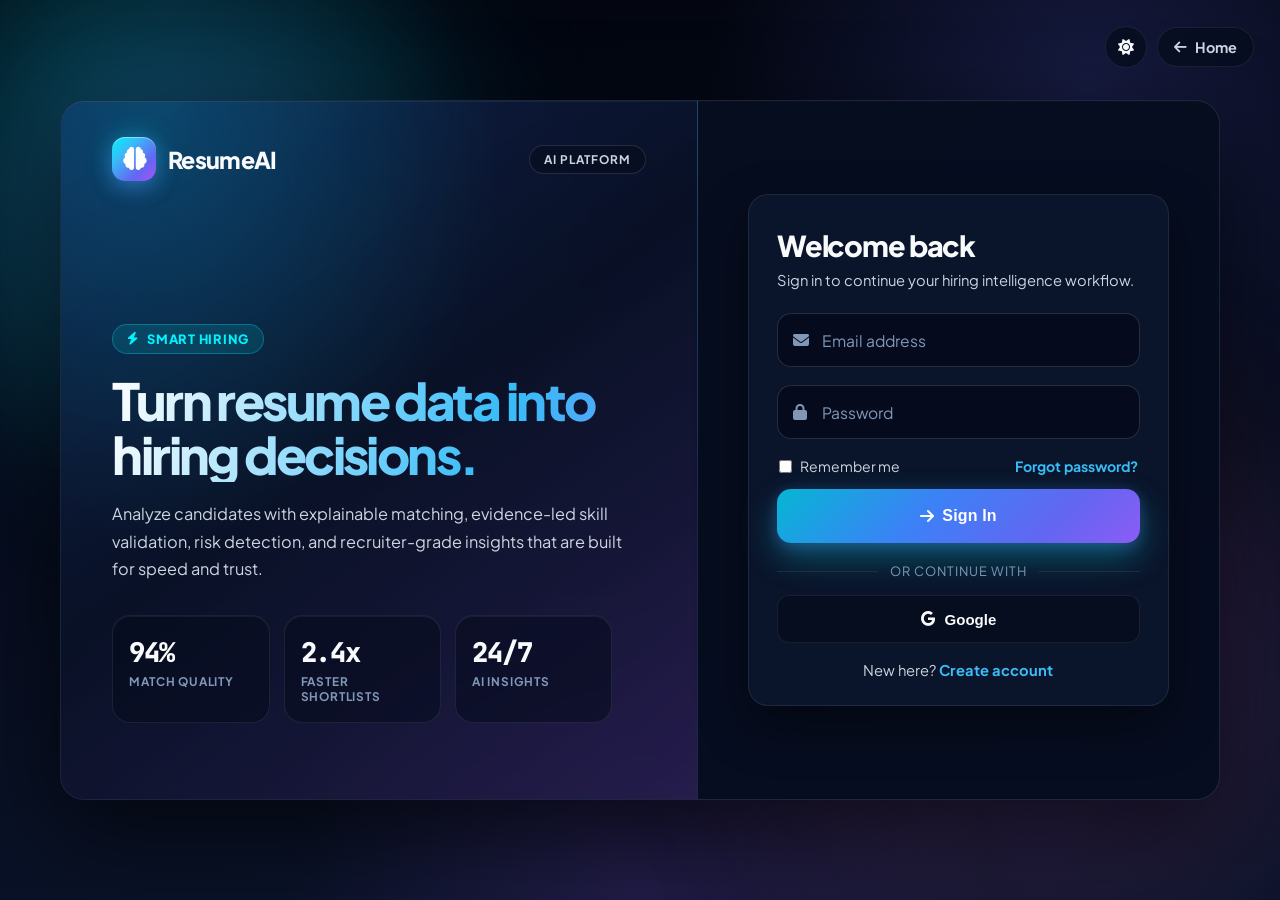
==== templates/login.html @ f520ac21 "Initial commit: AI Resume Intelligence Platform v3.0 with ATS Rebuilder, GitHub Code Verifier, and L" ====
<!DOCTYPE html>
<html lang="en" data-theme="dark">
<head>
    <meta charset="UTF-8">
    <meta name="viewport" content="width=device-width, initial-scale=1.0">
    <title>Login - ResumeAI Intelligence</title>
    <link rel="preconnect" href="https://fonts.googleapis.com">
    <link rel="preconnect" href="https://fonts.gstatic.com" crossorigin>
    <link href="https://fonts.googleapis.com/css2?family=Plus+Jakarta+Sans:wght@300;400;500;600;700;800;900&family=JetBrains+Mono:wght@400;500;600;700&display=swap" rel="stylesheet">
    <link rel="stylesheet" href="https://cdnjs.cloudflare.com/ajax/libs/font-awesome/6.5.0/css/all.min.css">
    <style>
        :root {
            --bg-base: #02050e;
            --bg-base-strong: #000208;
            --page-background: radial-gradient(circle at 10% 15%, rgba(0, 242, 254, 0.16), transparent 25%),
                               radial-gradient(circle at 85% 10%, rgba(99, 102, 241, 0.20), transparent 28%),
                               radial-gradient(circle at 50% 100%, rgba(168, 85, 247, 0.15), transparent 32%),
                               linear-gradient(175deg, #02050e 0%, #060c1d 45%, #0a1329 100%);
            --shell-bg: rgba(10, 18, 38, 0.82);
            --brand-panel-bg: radial-gradient(ellipse at 15% 0%, rgba(0, 242, 254, 0.16), transparent 45%),
                              linear-gradient(145deg, rgba(37, 99, 235, 0.20), rgba(10, 18, 38, 0.50) 48%, rgba(168, 85, 247, 0.16));
            --panel-bg: rgba(7, 13, 30, 0.85);
            --card-bg: rgba(13, 24, 48, 0.72);
            --inset-bg: rgba(6, 12, 28, 0.55);
            --control-bg: rgba(6, 12, 28, 0.75);
            --control-border: rgba(255, 255, 255, 0.08);
            --divider-color: rgba(255, 255, 255, 0.08);
            --glass-card: rgba(10, 18, 38, 0.82);
            --glass-border: rgba(148, 163, 184, 0.14);
            --glass-border-hi: rgba(99, 102, 241, 0.55);
            --text-primary: #f8fafc;
            --text-secondary: #cbd5e1;
            --text-muted: #8197b8;
            --color-primary: #38bdf8;
            --color-primary-light: #7dd3fc;
            --color-indigo: #6366f1;
            --color-secondary: #a855f7;
            --color-cyan: #00f2fe;
            --color-teal: #14b8a6;
            --color-rose: #fb7185;
            --color-success: #10b981;
            --input-bg: rgba(5, 11, 26, 0.85);
            --input-border: rgba(148, 163, 184, 0.22);
            --shadow-soft: 0 24px 55px rgba(0, 0, 0, 0.65);
            --glow-cyan: rgba(0, 242, 254, 0.35);
            --glow-indigo: rgba(99, 102, 241, 0.35);
            --font-sans: 'Plus Jakarta Sans', sans-serif;
            --font-mono: 'JetBrains Mono', monospace;
            --radius-md: 14px;
            --radius-lg: 20px;
            --radius-xl: 28px;
            --spring-transition: all 0.35s cubic-bezier(0.34, 1.56, 0.64, 1);
            --smooth-transition: all 0.25s cubic-bezier(0.4, 0, 0.2, 1);
        }

        [data-theme="light"] {
            --bg-base: #f8fafc;
            --bg-base-strong: #edf2f7;
            --page-background: radial-gradient(circle at 10% 15%, rgba(6, 182, 212, 0.10), transparent 20%),
                               radial-gradient(circle at 85% 10%, rgba(99, 102, 241, 0.10), transparent 22%),
                               linear-gradient(170deg, #f8fafc 0%, #f1f5f9 55%, #eef2ff 100%);
            --shell-bg: rgba(255, 255, 255, 0.92);
            --brand-panel-bg: radial-gradient(ellipse at 15% 0%, rgba(6, 182, 212, 0.10), transparent 45%),
                              linear-gradient(145deg, rgba(37, 99, 235, 0.08), rgba(255, 255, 255, 0.72) 48%, rgba(139, 92, 246, 0.08));
            --panel-bg: rgba(248, 250, 252, 0.92);
            --card-bg: rgba(255, 255, 255, 0.92);
            --inset-bg: rgba(241, 245, 249, 0.75);
            --control-bg: #f8fafc;
            --control-border: rgba(51, 65, 85, 0.15);
            --divider-color: rgba(51, 65, 85, 0.12);
            --glass-border: rgba(51, 65, 85, 0.14);
            --text-primary: #090d16;
            --text-secondary: #334155;
            --text-muted: #64748b;
            --color-primary-light: #2563eb;
            --input-bg: #ffffff;
            --input-border: rgba(51, 65, 85, 0.22);
            --shadow-soft: 0 20px 48px rgba(15, 23, 42, 0.1);
        }

        * { box-sizing: border-box; margin: 0; padding: 0; }

        body {
            margin: 0;
            min-height: 100vh;
            padding: 24px;
            font-family: var(--font-sans);
            background: var(--page-background);
            background-attachment: fixed;
            color: var(--text-primary);
            display: flex;
            align-items: center;
            justify-content: center;
            overflow-x: hidden;
            position: relative;
        }

        /* AURORA GLOW ENGINE */
        .aurora-container {
            position: fixed; inset: 0; z-index: 0; pointer-events: none; overflow: hidden;
            filter: blur(85px); opacity: 0.65;
        }
        [data-theme="light"] .aurora-container { opacity: 0.25; filter: blur(75px); }

        .aurora-orb {
            position: absolute; border-radius: 50%; will-change: transform;
        }
        .aurora-orb.orb-1 {
            width: 580px; height: 580px; top: -100px; left: -100px;
            background: radial-gradient(circle, rgba(99, 102, 241, 0.52) 0%, rgba(0, 242, 254, 0.28) 48%, transparent 75%);
            animation: orbFloat1 20s infinite alternate cubic-bezier(0.4, 0, 0.2, 1);
        }
        .aurora-orb.orb-2 {
            width: 640px; height: 640px; bottom: -80px; right: -80px;
            background: radial-gradient(circle, rgba(168, 85, 247, 0.45) 0%, rgba(244, 114, 182, 0.22) 52%, transparent 75%);
            animation: orbFloat2 24s infinite alternate cubic-bezier(0.4, 0, 0.2, 1);
        }
        @keyframes orbFloat1 {
            0% { transform: translate(0, 0) scale(1); }
            100% { transform: translate(90px, 80px) scale(1.12); }
        }
        @keyframes orbFloat2 {
            0% { transform: translate(0, 0) scale(1); }
            100% { transform: translate(-80px, -60px) scale(1.15); }
        }

        .auth-shell {
            position: relative; z-index: 1;
            width: min(1160px, 100%);
            min-height: min(700px, calc(100vh - 48px));
            display: grid;
            grid-template-columns: 1.1fr 0.9fr;
            border-radius: 24px;
            border: 1px solid var(--glass-border);
            background: var(--shell-bg);
            backdrop-filter: blur(28px) saturate(160%);
            -webkit-backdrop-filter: blur(28px) saturate(160%);
            box-shadow: 0 32px 95px rgba(0, 0, 0, 0.6), inset 0 1px 0 rgba(255, 255, 255, 0.08);
            overflow: hidden;
            animation: authEnter 650ms cubic-bezier(0.16, 1, 0.3, 1) both;
        }

        .brand-panel {
            position: relative;
            padding: 36px clamp(28px, 4vw, 54px);
            background: var(--brand-panel-bg);
            border-right: 1px solid var(--glass-border);
            display: flex;
            flex-direction: column;
            justify-content: space-between;
        }

        .top-row {
            position: relative; z-index: 1;
            display: flex; align-items: center; justify-content: space-between;
        }

        .brand-logo {
            display: inline-flex; align-items: center; gap: 12px;
            text-decoration: none; color: var(--text-primary); font-weight: 800; font-size: 1.45rem;
            letter-spacing: -0.03em;
        }

        .brand-icon {
            width: 44px; height: 44px; border-radius: 13px;
            display: flex; align-items: center; justify-content: center;
            background: linear-gradient(135deg, #00f2fe 0%, #38bdf8 30%, #6366f1 70%, #a855f7 100%);
            color: white;
            box-shadow: 0 0 25px rgba(0, 242, 254, 0.35), 0 8px 20px rgba(99, 102, 241, 0.35), inset 0 1px 0 rgba(255, 255, 255, 0.4);
            transition: var(--spring-transition);
        }
        .brand-logo:hover .brand-icon { transform: rotate(-10deg) scale(1.1); }

        .pill {
            display: inline-flex; align-items: center; gap: 8px;
            padding: 6px 14px; border-radius: 999px; border: 1px solid rgba(255,255,255,0.12);
            background: var(--inset-bg); font-size: 0.74rem; font-weight: 700; letter-spacing: 0.08em; text-transform: uppercase; color: var(--text-secondary);
        }

        .brand-content {
            position: relative; z-index: 1; margin: 40px 0;
            animation: authRise 650ms 100ms cubic-bezier(0.16, 1, 0.3, 1) both;
        }

        .eyebrow {
            display: inline-flex; align-items: center; gap: 8px;
            padding: 6px 14px; border-radius: 999px;
            background: rgba(0, 242, 254, 0.12);
            border: 1px solid rgba(0, 242, 254, 0.28);
            color: var(--color-cyan); font-size: 0.8rem; font-weight: 800; letter-spacing: 0.06em; text-transform: uppercase;
        }

        h1 {
            margin-top: 20px; font-size: clamp(2.4rem, 4vw, 3.8rem); line-height: 1.05; letter-spacing: -0.05em; max-width: 520px; font-weight: 900;
            background: linear-gradient(110deg, #ffffff 0%, #38bdf8 30%, #a855f7 70%, #00f2fe 100%);
            background-size: 250% auto;
            background-clip: text;
            -webkit-background-clip: text; -webkit-text-fill-color: transparent;
            animation: titleHoloShimmer 8s ease-in-out infinite alternate;
        }

        @keyframes titleHoloShimmer {
            0% { background-position: 0% 50%; }
            50% { background-position: 100% 50%; }
            100% { background-position: 0% 50%; }
        }

        .feature-copy {
            margin-top: 18px; font-size: 1.02rem; color: var(--text-secondary); max-width: 520px; line-height: 1.7;
        }

        .metrics-grid {
            margin-top: 32px; display: grid; grid-template-columns: repeat(3, minmax(0, 1fr)); gap: 14px; max-width: 500px;
        }

        .metric-box {
            padding: 18px 16px; border-radius: 18px; background: var(--inset-bg); border: 1px solid var(--control-border);
            box-shadow: inset 0 1px 0 rgba(255,255,255,0.06);
            transition: var(--spring-transition);
        }
        .metric-box:hover {
            transform: translateY(-3px) scale(1.02);
            border-color: var(--glass-border-hi);
            box-shadow: 0 10px 24px rgba(0, 0, 0, 0.35);
        }

        .metric-value {
            font-size: 1.7rem; font-weight: 900; color: var(--text-primary); margin-bottom: 4px; letter-spacing: -0.04em;
            font-family: var(--font-mono);
        }

        .metric-label {
            color: var(--text-muted); font-size: 0.74rem; letter-spacing: 0.07em; text-transform: uppercase; font-weight: 700;
        }

        .form-panel {
            padding: 34px clamp(24px, 4vw, 50px);
            background: var(--panel-bg);
            display: flex; align-items: center;
        }

        .form-card {
            position: relative; z-index: 1; width: 100%; max-width: 440px; margin: 0 auto; padding: 32px 28px 26px;
            background: var(--card-bg); border: 1px solid var(--glass-border); border-radius: 20px;
            backdrop-filter: blur(20px); box-shadow: 0 20px 50px rgba(0, 0, 0, 0.45);
            animation: authRise 650ms 180ms cubic-bezier(0.16, 1, 0.3, 1) both;
            transition: transform 0.25s cubic-bezier(0.2, 0.8, 0.2, 1);
        }

        @keyframes authEnter {
            from { opacity: 0; transform: translateY(16px) scale(0.98); }
            to { opacity: 1; transform: translateY(0) scale(1); }
        }

        @keyframes authRise {
            from { opacity: 0; transform: translateY(18px); }
            to { opacity: 1; transform: translateY(0); }
        }

        .form-header { text-align: left; margin-bottom: 24px; }
        .form-header h2 { font-size: clamp(1.8rem, 2.2vw, 2.3rem); letter-spacing: -0.04em; font-weight: 900; color: var(--text-primary); }
        .form-header p { color: var(--text-secondary); margin-top: 8px; font-size: 0.92rem; }

        .input-row {
            position: relative; margin-bottom: 18px;
        }

        .input-row i {
            position: absolute; left: 16px; top: 50%; transform: translateY(-50%); color: var(--text-muted); font-size: 1rem;
            transition: var(--smooth-transition);
        }

        .form-input {
            width: 100%; height: 54px; border-radius: 14px; border: 1px solid var(--input-border); background: var(--input-bg);
            color: var(--text-primary); font-size: 0.98rem; padding: 0 16px 0 44px; outline: none; transition: var(--smooth-transition);
            font-family: var(--font-sans);
        }

        .form-input:focus {
            border-color: var(--color-cyan);
            box-shadow: 0 0 0 4px rgba(0, 242, 254, 0.16);
            background: rgba(8, 16, 36, 0.95);
        }
        .form-input:focus + i, .input-row:focus-within i { color: var(--color-cyan); }
        .form-input::placeholder { color: var(--text-muted); }

        .row-inline {
            display: flex; align-items: center; justify-content: space-between; margin: 6px 2px 14px;
        }

        .remember-box {
            display: inline-flex; align-items: center; gap: 8px; color: var(--text-secondary); font-size: 0.88rem; cursor: pointer;
        }
        .remember-box input { accent-color: var(--color-cyan); }

        .link-plain {
            color: var(--color-primary); text-decoration: none; font-weight: 700; font-size: 0.88rem; transition: var(--smooth-transition);
        }
        .link-plain:hover { color: var(--color-cyan); }

        .btn-action {
            width: 100%; border: none; cursor: pointer; border-radius: 14px; height: 54px;
            color: white; font-weight: 800; font-size: 1rem; letter-spacing: 0.01em;
            background: linear-gradient(135deg, #06b6d4 0%, #3b82f6 40%, #6366f1 75%, #8b5cf6 100%);
            box-shadow: 0 14px 34px rgba(0, 242, 254, 0.3), 0 4px 14px rgba(99, 102, 241, 0.3);
            transition: transform 0.22s cubic-bezier(0.34, 1.56, 0.64, 1), box-shadow 0.25s ease;
            position: relative; overflow: hidden;
            display: flex; align-items: center; justify-content: center; gap: 8px;
        }
        .btn-action::after {
            content: ""; position: absolute; top: -50%; left: -60%; width: 220%; height: 200%;
            background: linear-gradient(65deg, transparent 30%, rgba(255, 255, 255, 0.35) 50%, transparent 70%);
            transform: translateX(-100%); transition: transform 0.75s cubic-bezier(0.16, 1, 0.3, 1); pointer-events: none;
        }
        .btn-action:hover { transform: translateY(-2px); box-shadow: 0 18px 42px rgba(0, 242, 254, 0.4); }
        .btn-action:hover::after { transform: translateX(100%); }
        .btn-action:active { transform: translateY(0) scale(0.97) !important; }

        .divider {
            display: flex; align-items: center; gap: 12px; color: var(--text-muted); font-size: 0.8rem; text-transform: uppercase; letter-spacing: 0.08em; margin: 20px 0 16px;
        }
        .divider::before, .divider::after {
            content: ""; flex: 1; height: 1px; background: var(--divider-color);
        }

        .social-btn {
            width: 100%; height: 48px; border: 1px solid var(--control-border); background: var(--control-bg); color: var(--text-primary);
            border-radius: 12px; display: inline-flex; align-items: center; justify-content: center; gap: 10px; cursor: pointer; transition: var(--smooth-transition);
            font-weight: 700; font-size: 0.94rem;
        }
        .social-btn:hover { transform: translateY(-2px); border-color: var(--color-cyan); color: var(--color-cyan); }

        .switch-copy {
            margin-top: 18px; text-align: center; color: var(--text-secondary); font-size: 0.92rem;
        }
        .switch-copy a { color: var(--color-primary); font-weight: 700; text-decoration: none; }
        .switch-copy a:hover { color: var(--color-cyan); text-decoration: underline; }

        .back-link {
            display: inline-flex; align-items: center; gap: 8px;
            text-decoration: none; color: var(--text-secondary); font-weight: 700; font-size: 0.9rem; background: var(--control-bg); border: 1px solid var(--control-border); padding: 10px 16px; border-radius: 999px;
            transition: var(--smooth-transition);
        }
        .back-link:hover { color: var(--text-primary); border-color: var(--color-cyan); transform: translateY(-2px); }

        .page-controls {
            position: absolute; top: 26px; right: 26px; z-index: 2;
            display: flex; align-items: center; gap: 10px;
        }

        .theme-toggle {
            width: 42px; height: 42px; display: inline-flex; align-items: center; justify-content: center;
            border: 1px solid var(--control-border); border-radius: 50%; background: var(--control-bg);
            color: var(--text-primary); cursor: pointer; font-size: 1rem; transition: var(--spring-transition);
        }
        .theme-toggle:hover { transform: scale(1.08) rotate(15deg); color: var(--color-cyan); border-color: var(--color-cyan); }

        /* TACTILE CLICK RIPPLE */
        .click-ripple {
            position: absolute; border-radius: 50%;
            background: radial-gradient(circle, rgba(255, 255, 255, 0.45) 0%, rgba(0, 242, 254, 0.3) 40%, transparent 70%);
            pointer-events: none; transform: scale(0);
            animation: rippleWave 0.6s cubic-bezier(0.16, 1, 0.3, 1) forwards;
            z-index: 10;
        }
        @keyframes rippleWave { to { transform: scale(1); opacity: 0; } }

        @media (max-width: 960px) {
            body { padding: 16px; }
            .auth-shell { grid-template-columns: 1fr; min-height: auto; margin: 30px 0; max-width: 680px; }
            .brand-panel { border-right: none; border-bottom: 1px solid var(--glass-border); }
            .brand-content { margin-top: 38px; }
            .form-panel { padding: 24px; }
        }

        @media (max-width: 600px) {
            body { padding: 0; align-items: flex-start; }
            .auth-shell { width: 100%; margin: 0; border-radius: 0; border: 0; min-height: 100vh; display: flex; flex-direction: column; }
            .form-panel { order: -1; padding: 84px 18px 24px; }
            .brand-panel { padding: 22px 20px 30px; }
            .brand-content { margin-top: 30px; }
            .brand-content h1 { font-size: 2.15rem; }
            .feature-copy { font-size: 0.96rem; }
            .form-card { padding: 24px 20px 20px; }
            .page-controls { top: 18px; right: 18px; }
            .metrics-grid { gap: 8px; }
            .metric-box { padding: 14px 10px; }
        }

        @media (prefers-reduced-motion: reduce) {
            *, *::before, *::after { animation-duration: 0.01ms !important; animation-iteration-count: 1 !important; transition-duration: 0.01ms !important; }
        }
    </style>
</head>
<body>
    <div class="aurora-container" aria-hidden="true">
        <div class="aurora-orb orb-1"></div>
        <div class="aurora-orb orb-2"></div>
    </div>

    <div class="page-controls">
        <button class="theme-toggle" id="theme-toggle" type="button" aria-label="Switch to light theme" title="Switch to light theme">
            <i class="fas fa-sun" id="theme-icon" aria-hidden="true"></i>
        </button>
        <a class="back-link" href="/"><i class="fas fa-arrow-left"></i> Home</a>
    </div>

    <div class="auth-shell">
        <section class="brand-panel">
            <div class="top-row">
                <a href="/" class="brand-logo">
                    <span class="brand-icon"><i class="fas fa-brain"></i></span>
                    <span>ResumeAI</span>
                </a>
                <span class="pill">AI Platform</span>
            </div>

            <div class="brand-content">
                <span class="eyebrow"><i class="fas fa-bolt"></i> Smart Hiring</span>
                <h1>Turn resume data into hiring decisions.</h1>
                <p class="feature-copy">Analyze candidates with explainable matching, evidence-led skill validation, risk detection, and recruiter-grade insights that are built for speed and trust.</p>

                <div class="metrics-grid">
                    <div class="metric-box">
                        <div class="metric-value count-up" data-target="94" data-suffix="%">0%</div>
                        <div class="metric-label">Match Quality</div>
                    </div>
                    <div class="metric-box">
                        <div class="metric-value count-up" data-target="2.4" data-suffix="x">0x</div>
                        <div class="metric-label">Faster Shortlists</div>
                    </div>
                    <div class="metric-box">
                        <div class="metric-value">24/7</div>
                        <div class="metric-label">AI Insights</div>
                    </div>
                </div>
            </div>
        </section>

        <section class="form-panel">
            <div class="form-card">
                <div class="form-header">
                    <h2>Welcome back</h2>
                    <p>Sign in to continue your hiring intelligence workflow.</p>
                </div>

                <form id="login-form">
                    <div class="input-row">
                        <i class="fas fa-envelope"></i>
                        <input type="email" id="login-email" class="form-input" placeholder="Email address" required>
                    </div>

                    <div class="input-row">
                        <i class="fas fa-lock"></i>
                        <input type="password" id="login-password" class="form-input" placeholder="Password" required>
                    </div>

                    <div class="row-inline">
                        <label class="remember-box"><input type="checkbox"> Remember me</label>
                        <a class="link-plain" href="#">Forgot password?</a>
                    </div>

                    <button type="submit" class="btn-action"><i class="fas fa-arrow-right"></i> Sign In</button>

                    <div class="divider">or continue with</div>
                    <button type="button" class="social-btn"><i class="fab fa-google"></i> Google</button>
                </form>

                <div class="switch-copy">New here? <a href="/signup">Create account</a></div>
            </div>
        </section>
    </div>

    <script>
        const themeToggle = document.getElementById('theme-toggle');
        const themeIcon = document.getElementById('theme-icon');
        const htmlElement = document.documentElement;

        function setTheme(theme) {
            htmlElement.setAttribute('data-theme', theme);
            localStorage.setItem('resumeai_theme', theme);
            localStorage.setItem('rai_theme', theme);
            const nextTheme = theme === 'dark' ? 'light' : 'dark';
            themeIcon.className = theme === 'dark' ? 'fas fa-sun' : 'fas fa-moon';
            themeToggle.setAttribute('aria-label', `Switch to ${nextTheme} theme`);
            themeToggle.setAttribute('title', `Switch to ${nextTheme} theme`);
        }

        const storedTheme = localStorage.getItem('resumeai_theme') || localStorage.getItem('rai_theme') || 'dark';
        setTheme(storedTheme);
        themeToggle.addEventListener('click', () => {
            setTheme(htmlElement.getAttribute('data-theme') === 'dark' ? 'light' : 'dark');
        });

        // Numerical Odometer count-up
        function animateCountUp(el, endVal, suffix = '', duration = 1200) {
            const startVal = 0;
            const startTime = performance.now();
            const isFloat = String(endVal).includes('.');

            function update(now) {
                const elapsed = now - startTime;
                const progress = Math.min(elapsed / duration, 1);
                const ease = progress === 1 ? 1 : 1 - Math.pow(2, -10 * progress);
                const current = startVal + (endVal - startVal) * ease;
                el.textContent = (isFloat ? current.toFixed(1) : Math.round(current)) + suffix;
                if (progress < 1) requestAnimationFrame(update);
                else el.textContent = endVal + suffix;
            }
            requestAnimationFrame(update);
        }

        document.querySelectorAll('.count-up[data-target]').forEach(el => {
            const val = parseFloat(el.getAttribute('data-target'));
            const suffix = el.getAttribute('data-suffix') || '';
            if (!isNaN(val)) animateCountUp(el, val, suffix);
        });

        // 3D Card Perspective Tilt
        const card = document.querySelector('.form-card');
        if (card) {
            document.addEventListener('mousemove', e => {
                const rect = card.getBoundingClientRect();
                const cx = rect.left + rect.width / 2;
                const cy = rect.top + rect.height / 2;
                const dx = (e.clientX - cx) / (rect.width / 2);
                const dy = (e.clientY - cy) / (rect.height / 2);
                if (Math.abs(dx) < 1.6 && Math.abs(dy) < 1.6) {
                    card.style.transform = `perspective(800px) rotateX(${(-dy * 5).toFixed(2)}deg) rotateY(${(dx * 5).toFixed(2)}deg)`;
                } else {
                    card.style.transform = '';
                }
            }, { passive: true });
        }

        // Tactile Click Ripple
        document.addEventListener('click', e => {
            const btn = e.target.closest('.btn-action, .social-btn, .back-link');
            if (!btn) return;
            const rect = btn.getBoundingClientRect();
            const ripple = document.createElement('span');
            ripple.className = 'click-ripple';
            const size = Math.max(rect.width, rect.height) * 2;
            ripple.style.width = ripple.style.height = `${size}px`;
            btn.appendChild(ripple);
            setTimeout(() => ripple.remove(), 600);
        });

        // Login Form Submission & Welcome Event Trigger
        const loginForm = document.getElementById('login-form');
        if (loginForm) {
            loginForm.addEventListener('submit', e => {
                e.preventDefault();
                const email = (document.getElementById('login-email')?.value || '').trim();
                let rawName = email.split('@')[0] || 'User';
                let name = rawName.replace(/[._-]/g, ' ').replace(/\b\w/g, c => c.toUpperCase());
                if (!name.trim()) name = 'Member';

                localStorage.setItem('resumeai_auth_event', JSON.stringify({ type: 'login', name: name, email: email }));
                localStorage.setItem('resumeai_logged_in_user', JSON.stringify({ name: name, email: email }));
                window.location.href = '/?auth=login&name=' + encodeURIComponent(name);
            });
        }
    </script>
</body>
</html>
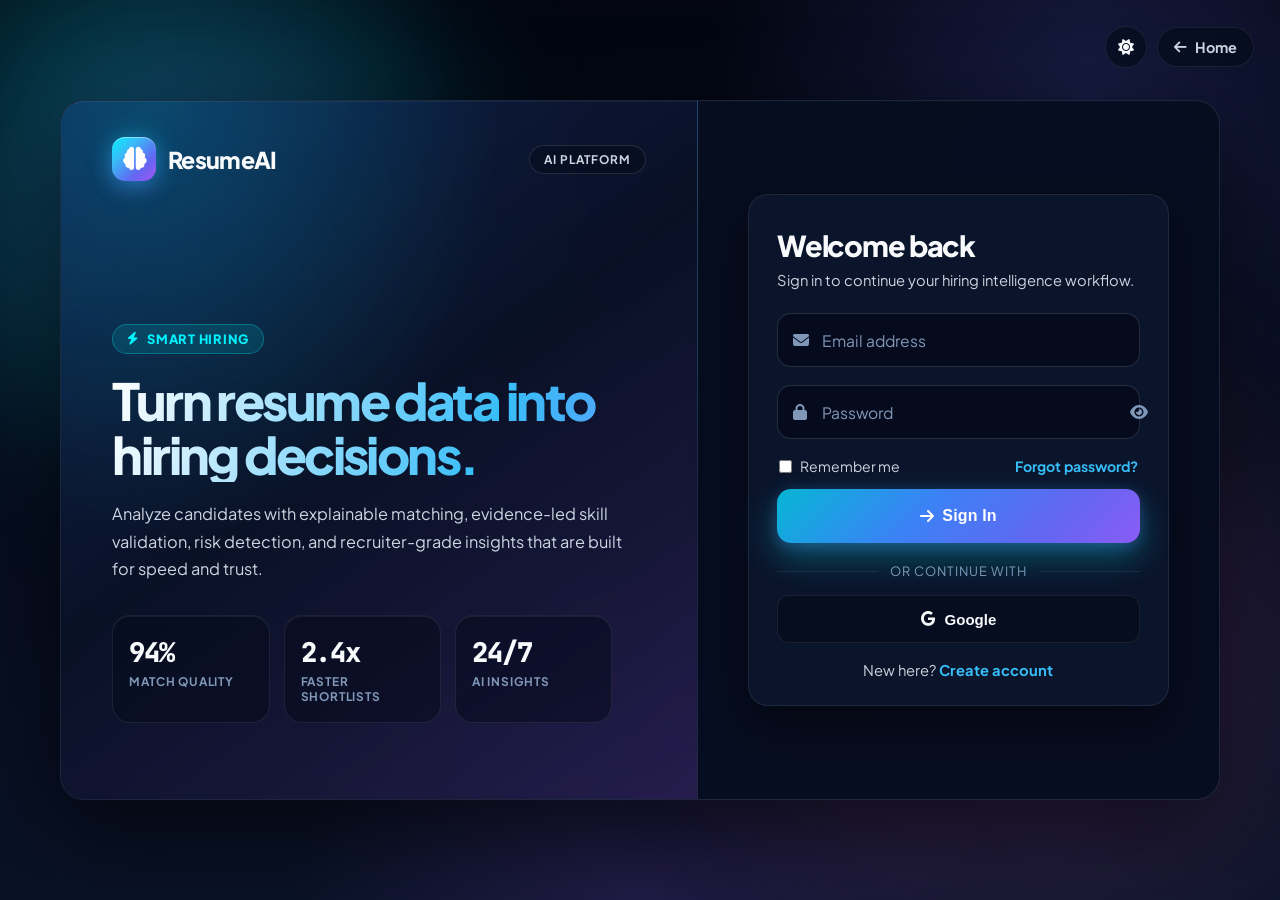
==== commit 1e386a22: "feat(ui): world-class UI/UX redesign with hero telemetry cockpit, hairline spotlight borders, magnet" ====
--- a/templates/login.html
+++ b/templates/login.html
@@ -284,6 +284,14 @@
         .form-input:focus + i, .input-row:focus-within i { color: var(--color-cyan); }
         .form-input::placeholder { color: var(--text-muted); }
 
+        .toggle-password-btn {
+            position: absolute; right: 14px; top: 50%; transform: translateY(-50%);
+            background: none; border: none; color: var(--text-muted); cursor: pointer;
+            font-size: 0.95rem; padding: 6px; display: flex; align-items: center; justify-content: center;
+            transition: color 0.2s ease;
+        }
+        .toggle-password-btn:hover { color: var(--color-cyan); }
+
         .row-inline {
             display: flex; align-items: center; justify-content: space-between; margin: 6px 2px 14px;
         }
@@ -452,7 +460,10 @@
 
                     <div class="input-row">
                         <i class="fas fa-lock"></i>
-                        <input type="password" id="login-password" class="form-input" placeholder="Password" required>
+                        <input type="password" id="login-password" class="form-input" placeholder="Password" required style="padding-right: 46px;">
+                        <button type="button" class="toggle-password-btn" id="toggle-password" aria-label="Toggle password visibility">
+                            <i class="fas fa-eye" id="toggle-password-icon"></i>
+                        </button>
                     </div>
 
                     <div class="row-inline">
@@ -546,6 +557,18 @@
             setTimeout(() => ripple.remove(), 600);
         });
 
+        // Password Visibility Toggle
+        const togglePasswordBtn = document.getElementById('toggle-password');
+        const passwordInput = document.getElementById('login-password');
+        const togglePasswordIcon = document.getElementById('toggle-password-icon');
+        if (togglePasswordBtn && passwordInput && togglePasswordIcon) {
+            togglePasswordBtn.addEventListener('click', () => {
+                const isPass = passwordInput.type === 'password';
+                passwordInput.type = isPass ? 'text' : 'password';
+                togglePasswordIcon.className = isPass ? 'fas fa-eye-slash' : 'fas fa-eye';
+            });
+        }
+
         // Login Form Submission & Welcome Event Trigger
         const loginForm = document.getElementById('login-form');
         if (loginForm) {
